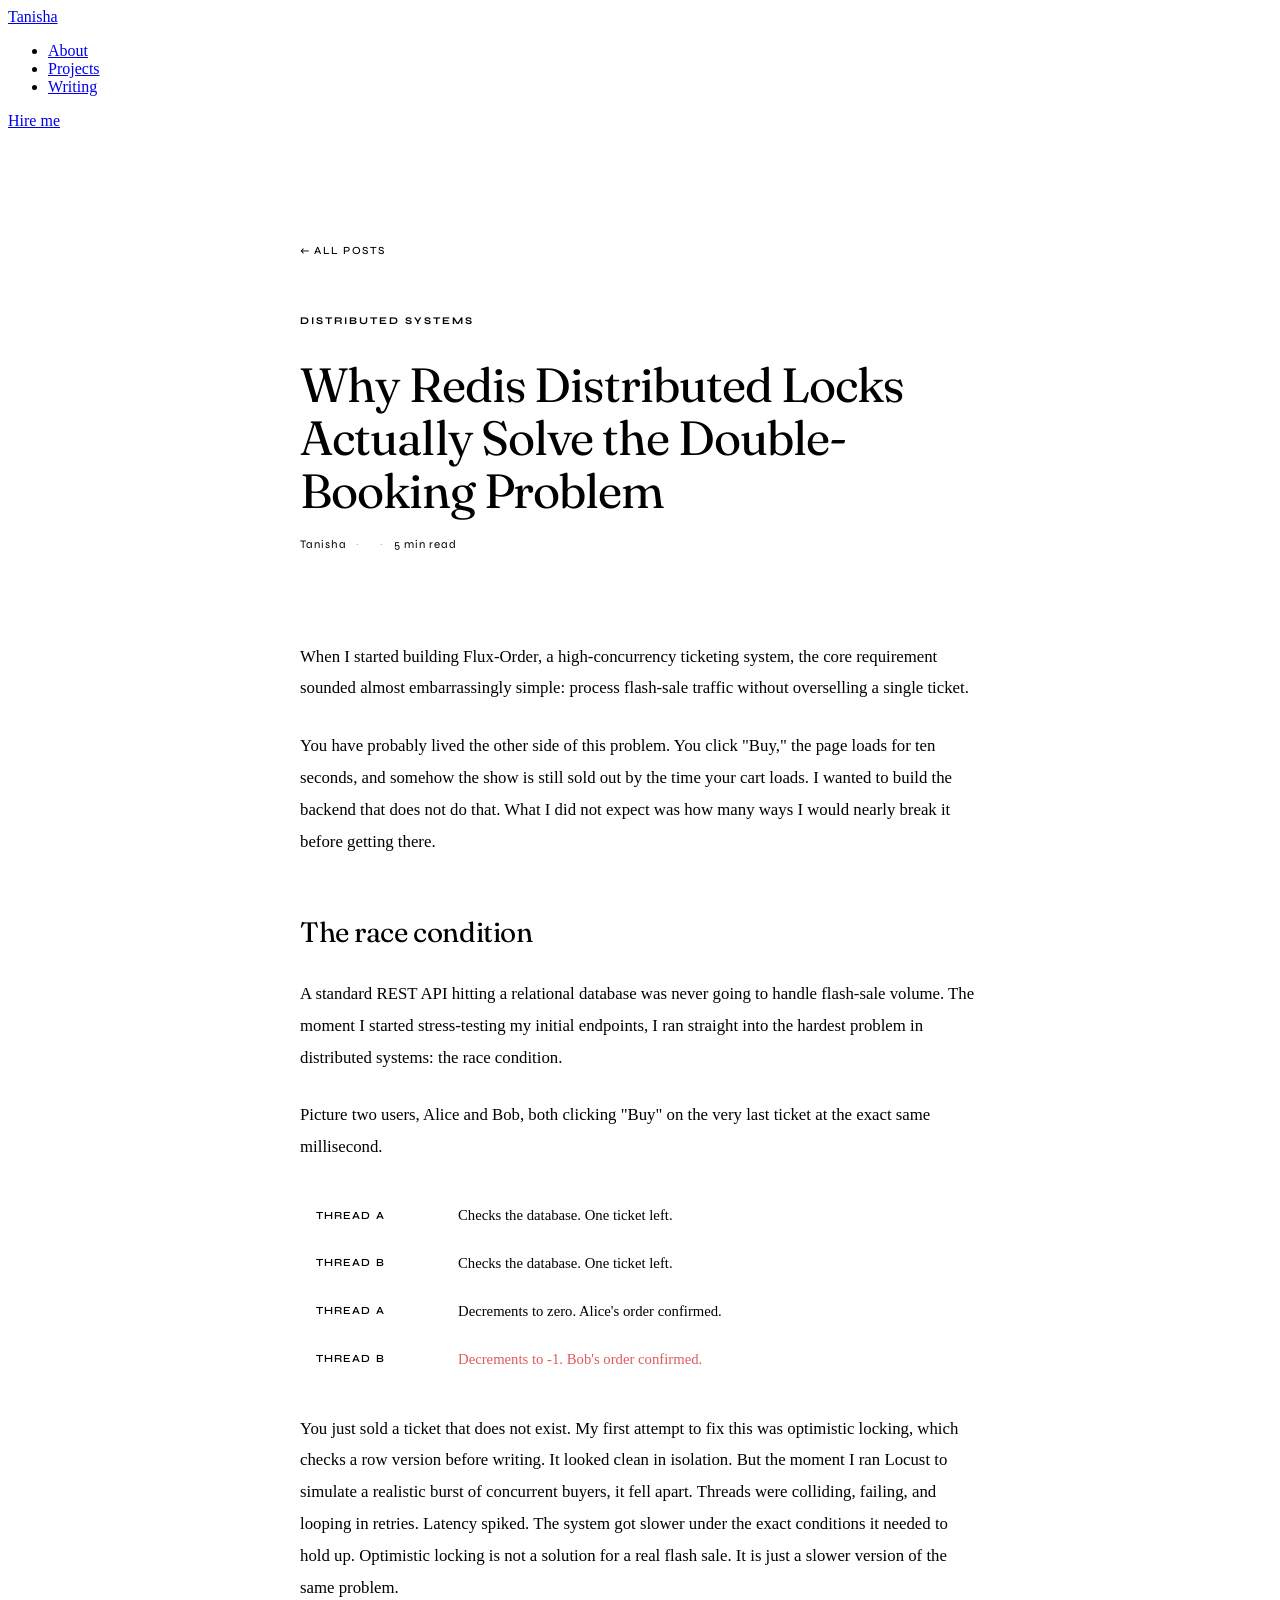
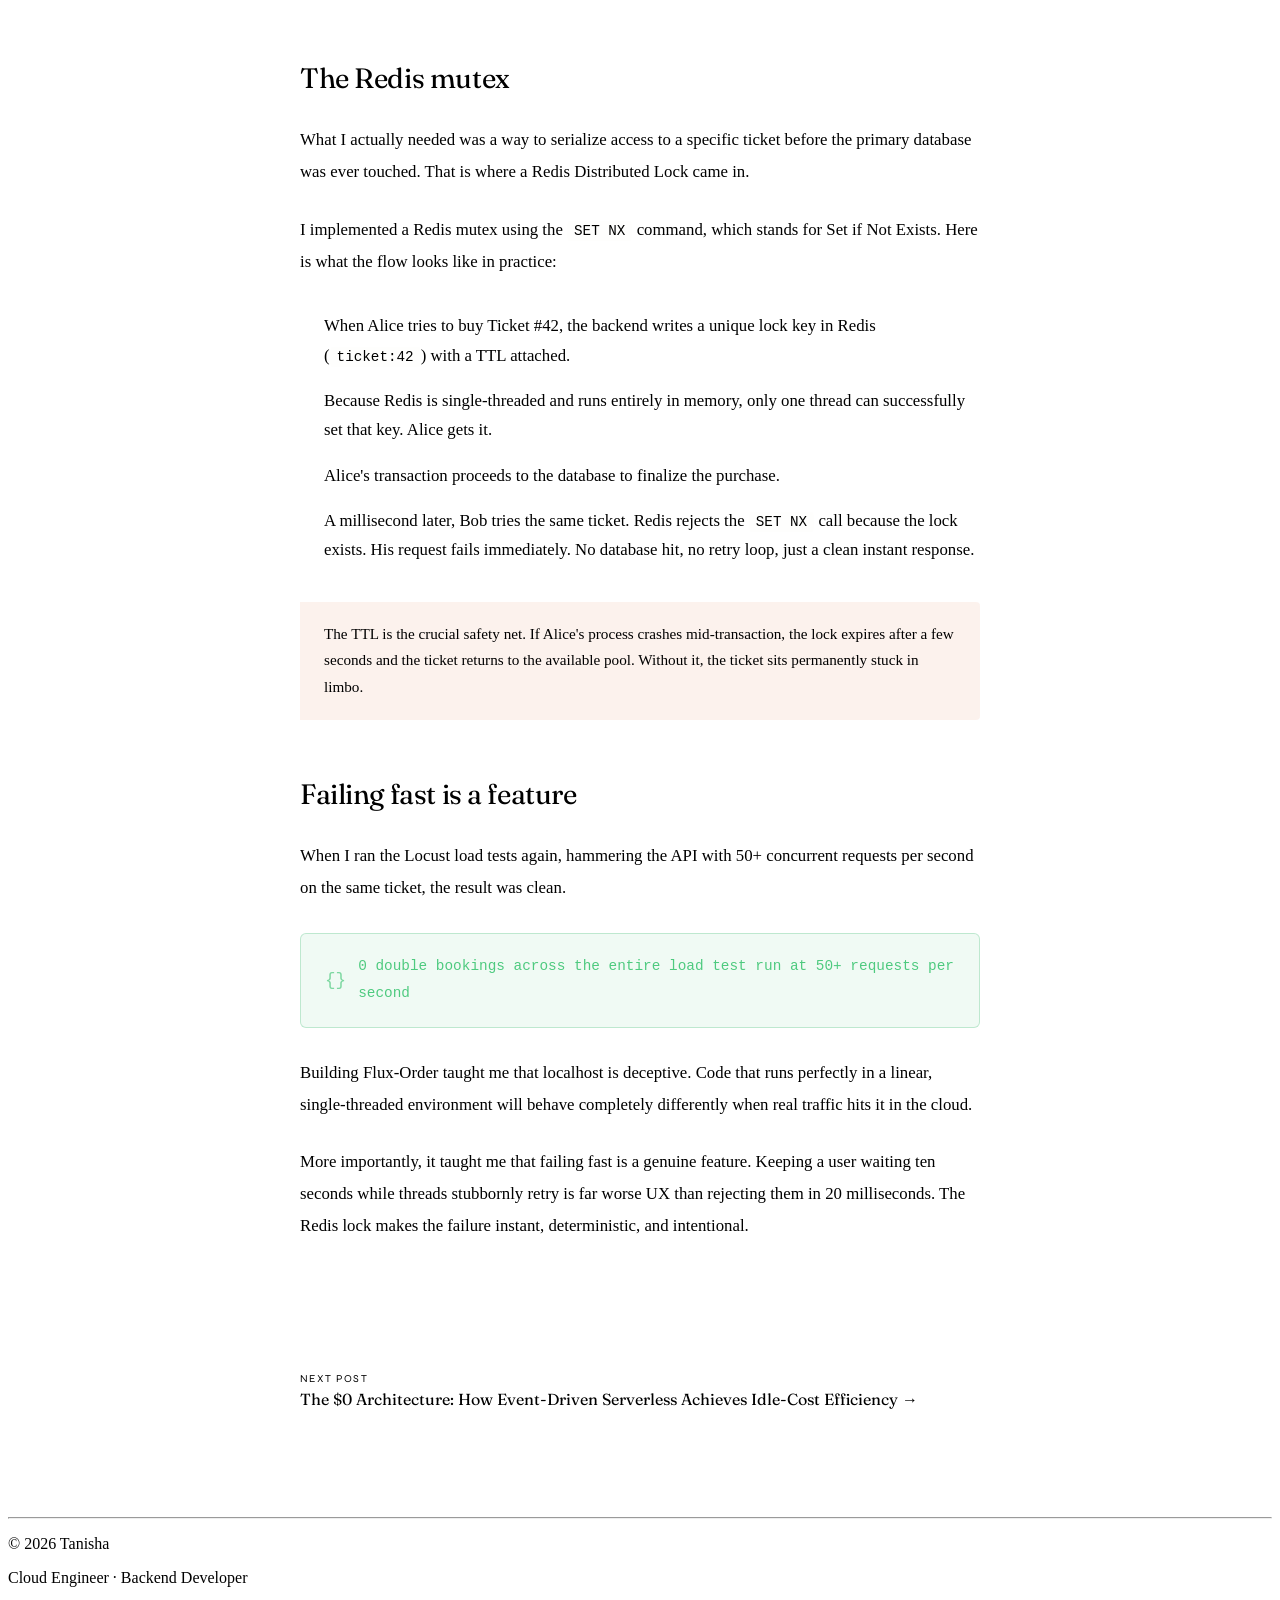
==== redis-distributed-locks.html @ 5b0bc28b "Added blog: Why Redis Distributed Locks Actually Solve the Double-Booking Problem" ====
<!DOCTYPE html>
<html lang="en">
<head>
    <meta charset="UTF-8">
    <meta name="viewport" content="width=device-width, initial-scale=1.0">
    <title>Why Redis Distributed Locks Actually Solve the Double-Booking Problem – Tanisha</title>
    <meta name="description" content="I built a ticketing engine and learned the hard way that optimistic locking isn't enough when two threads hit the same resource in the same millisecond.">
    <meta property="og:type"        content="article">
    <meta property="og:title"       content="Why Redis Distributed Locks Actually Solve the Double-Booking Problem">
    <meta property="og:description" content="I built a ticketing engine and learned the hard way that optimistic locking isn't enough when two threads hit the same resource in the same millisecond.">
    <meta property="og:url"         content="https://tanisha.dev/redis-distributed-locks.html">
    <link rel="preconnect" href="https://fonts.googleapis.com">
    <link rel="preconnect" href="https://fonts.gstatic.com" crossorigin>
    <link href="https://fonts.googleapis.com/css2?family=Fraunces:ital,opsz,wght@0,9..144,300;0,9..144,400;0,9..144,500;1,9..144,300;1,9..144,400&family=Syne:wght@400;500;600;700&family=Epilogue:wght@300;400;500&display=swap" rel="stylesheet">
    <link rel="stylesheet" href="styles.css">
    <style>
        /* ── POST LAYOUT ── */
        .post-wrap {
            max-width: 680px;
            margin: 0 auto;
            padding: 110px clamp(1.5rem, 5vw, 3.5rem) 100px;
        }

        .post-back {
            font-family: 'Syne', sans-serif;
            font-size: 0.68rem; font-weight: 500;
            letter-spacing: 0.14em; text-transform: uppercase;
            color: var(--muted); text-decoration: none;
            display: inline-flex; align-items: center; gap: 8px;
            margin-bottom: 3rem;
            transition: color 0.2s;
        }
        .post-back:hover { color: var(--cream); }

        .post-tag {
            font-family: 'Syne', sans-serif;
            font-size: 0.64rem; font-weight: 700;
            letter-spacing: 0.2em; text-transform: uppercase;
            color: var(--rust); margin-bottom: 1.1rem;
        }

        .post-title {
            font-family: 'Fraunces', serif;
            font-size: clamp(2rem, 5vw, 3rem);
            font-weight: 400; letter-spacing: -0.022em; line-height: 1.1;
            color: var(--cream); margin-bottom: 1.2rem;
        }

        .post-byline {
            font-family: 'Syne', sans-serif;
            font-size: 0.72rem; letter-spacing: 0.08em;
            color: var(--muted);
            display: flex; align-items: center; gap: 10px;
            margin-bottom: 2.8rem;
            padding-bottom: 2.8rem;
            border-bottom: 1px solid var(--border);
        }
        .post-byline .sep { opacity: 0.3; }

        /* ── BODY TYPOGRAPHY ── */
        .post-body {
            font-size: 1.05rem; font-weight: 300;
            line-height: 1.9; color: var(--dimmed);
        }
        .post-body p { margin-bottom: 1.6rem; }
        .post-body p:last-child { margin-bottom: 0; }

        .post-body h2 {
            font-family: 'Fraunces', serif;
            font-size: clamp(1.4rem, 3vw, 1.75rem);
            font-weight: 400; letter-spacing: -0.015em;
            color: var(--cream);
            margin: 3rem 0 1.2rem;
        }

        .post-body strong { color: var(--cream); font-weight: 500; }

        /* inline code */
        .post-body code {
            font-family: 'Courier New', monospace;
            font-size: 0.85em;
            background: rgba(240,236,224,0.07);
            border: 1px solid var(--border);
            padding: 2px 7px; border-radius: 3px;
            color: var(--cream);
            white-space: nowrap;
        }

        /* code block */
        .post-body pre {
            background: var(--surface);
            border: 1px solid var(--border);
            border-radius: 6px;
            padding: 1.5rem;
            overflow-x: auto;
            margin: 1.6rem 0;
        }
        .post-body pre code {
            background: none; border: none; padding: 0;
            font-size: 0.88rem; line-height: 1.75;
            color: var(--dimmed); white-space: pre;
        }

        /* ── THREAD TABLE ── */
        .thread-table {
            width: 100%;
            border-collapse: collapse;
            margin: 1.8rem 0;
            font-size: 0.92rem;
        }
        .thread-table td {
            padding: 10px 16px;
            border: 1px solid var(--border);
            color: var(--dimmed);
        }
        .thread-table tr:first-child td { border-top-color: rgba(240,236,224,0.15); }
        .thread-table td:first-child {
            font-family: 'Syne', sans-serif;
            font-size: 0.68rem; font-weight: 600;
            letter-spacing: 0.1em; text-transform: uppercase;
            color: var(--muted); white-space: nowrap;
            width: 110px;
        }
        .thread-table .bad { color: #e05a5a; }
        .thread-table tr:nth-child(even) td { background: rgba(240,236,224,0.02); }

        /* ── CALLOUT BOX ── */
        .callout {
            border-left: 2px solid var(--rust);
            background: rgba(212,80,10,0.07);
            padding: 1.2rem 1.5rem;
            margin: 1.8rem 0;
            border-radius: 0 4px 4px 0;
            font-size: 0.95rem;
            line-height: 1.75;
            color: var(--dimmed);
        }

        /* ── RESULT BOX ── */
        .result-box {
            background: rgba(46,180,100,0.07);
            border: 1px solid rgba(46,180,100,0.25);
            border-radius: 6px;
            padding: 1.2rem 1.5rem;
            margin: 1.8rem 0;
            font-family: 'Courier New', monospace;
            font-size: 0.9rem;
            color: #4eca7f;
            display: flex; align-items: center; gap: 12px;
        }
        .result-box .result-icon {
            font-size: 1.1rem; opacity: 0.7; flex-shrink: 0;
        }

        /* ── BULLET LIST ── */
        .post-body ul {
            list-style: none;
            padding: 0; margin: 1.4rem 0;
        }
        .post-body ul li {
            padding: 0.5rem 0 0.5rem 1.5rem;
            position: relative;
            border-bottom: 1px solid var(--border);
            line-height: 1.75;
        }
        .post-body ul li:last-child { border-bottom: none; }
        .post-body ul li::before {
            content: '';
            position: absolute; left: 0; top: 1.05rem;
            width: 6px; height: 6px; border-radius: 50%;
            background: var(--muted);
        }

        /* ── POST FOOTER ── */
        .post-footer {
            margin-top: 5rem;
            padding-top: 2.5rem;
            border-top: 1px solid var(--border);
            display: flex; align-items: center; justify-content: space-between;
            flex-wrap: wrap; gap: 1.5rem;
        }
        .post-footer-left p {
            font-family: 'Syne', sans-serif;
            font-size: 0.66rem; letter-spacing: 0.14em;
            text-transform: uppercase; color: var(--muted);
            margin-bottom: 4px;
        }
        .post-footer-left a {
            font-family: 'Fraunces', serif;
            font-size: 1rem; font-weight: 400;
            color: var(--cream); text-decoration: none;
            transition: color 0.2s;
        }
        .post-footer-left a:hover { color: var(--rust); }

        @media (max-width: 600px) {
            .thread-table { font-size: 0.82rem; }
            .thread-table td:first-child { width: 80px; font-size: 0.6rem; }
        }
    </style>
</head>
<body>
<div id="site" class="revealed">

    <header id="main-header">
        <a href="index.html" class="nav-logo">Tanisha</a>
        <ul class="nav-links">
            <li><a href="index.html#about">About</a></li>
            <li><a href="index.html#projects">Projects</a></li>
            <li><a href="index.html#writing">Writing</a></li>
        </ul>
        <div style="display:flex;align-items:center;gap:1.2rem">
            <a href="index.html#contact" class="nav-hire">Hire me</a>
        </div>
    </header>

    <main>
        <div class="post-wrap">

            <a href="index.html#writing" class="post-back">← All posts</a>

            <p class="post-tag">Distributed Systems</p>
            <h1 class="post-title">Why Redis Distributed Locks Actually Solve the Double-Booking Problem</h1>
            <div class="post-byline">
                <span>Tanisha</span>
                <span class="sep">·</span>
                <span>                </span>
                <span class="sep">·</span>
                <span>5 min read</span>
            </div>

            <div class="post-body">

                <p>When I started building Flux-Order, a high-concurrency ticketing system, the core requirement sounded almost embarrassingly simple: process flash-sale traffic without overselling a single ticket.</p>

                <p>You have probably lived the other side of this problem. You click "Buy," the page loads for ten seconds, and somehow the show is still sold out by the time your cart loads. I wanted to build the backend that does not do that. What I did not expect was how many ways I would nearly break it before getting there.</p>

                <h2>The race condition</h2>

                <p>A standard REST API hitting a relational database was never going to handle flash-sale volume. The moment I started stress-testing my initial endpoints, I ran straight into the hardest problem in distributed systems: the race condition.</p>

                <p>Picture two users, Alice and Bob, both clicking "Buy" on the very last ticket at the exact same millisecond.</p>

                <table class="thread-table">
                    <tr><td>Thread A</td><td>Checks the database. One ticket left.</td></tr>
                    <tr><td>Thread B</td><td>Checks the database. One ticket left.</td></tr>
                    <tr><td>Thread A</td><td>Decrements to zero. Alice's order confirmed.</td></tr>
                    <tr><td>Thread B</td><td class="bad">Decrements to -1. Bob's order confirmed.</td></tr>
                </table>

                <p>You just sold a ticket that does not exist. My first attempt to fix this was optimistic locking, which checks a row version before writing. It looked clean in isolation. But the moment I ran Locust to simulate a realistic burst of concurrent buyers, it fell apart. Threads were colliding, failing, and looping in retries. Latency spiked. The system got slower under the exact conditions it needed to hold up. Optimistic locking is not a solution for a real flash sale. It is just a slower version of the same problem.</p>

                <h2>The Redis mutex</h2>

                <p>What I actually needed was a way to serialize access to a specific ticket before the primary database was ever touched. That is where a Redis Distributed Lock came in.</p>

                <p>I implemented a Redis mutex using the <code>SET NX</code> command, which stands for Set if Not Exists. Here is what the flow looks like in practice:</p>

                <ul>
                    <li>When Alice tries to buy Ticket #42, the backend writes a unique lock key in Redis (<code>ticket:42</code>) with a TTL attached.</li>
                    <li>Because Redis is single-threaded and runs entirely in memory, only one thread can successfully set that key. Alice gets it.</li>
                    <li>Alice's transaction proceeds to the database to finalize the purchase.</li>
                    <li>A millisecond later, Bob tries the same ticket. Redis rejects the <code>SET NX</code> call because the lock exists. His request fails immediately. No database hit, no retry loop, just a clean instant response.</li>
                </ul>

                <div class="callout">
                    The TTL is the crucial safety net. If Alice's process crashes mid-transaction, the lock expires after a few seconds and the ticket returns to the available pool. Without it, the ticket sits permanently stuck in limbo.
                </div>

                <h2>Failing fast is a feature</h2>

                <p>When I ran the Locust load tests again, hammering the API with 50+ concurrent requests per second on the same ticket, the result was clean.</p>

                <div class="result-box">
                    <span class="result-icon">{}</span>
                    <span>0 double bookings across the entire load test run at 50+ requests per second</span>
                </div>

                <p>Building Flux-Order taught me that localhost is deceptive. Code that runs perfectly in a linear, single-threaded environment will behave completely differently when real traffic hits it in the cloud.</p>

                <p>More importantly, it taught me that failing fast is a genuine feature. Keeping a user waiting ten seconds while threads stubbornly retry is far worse UX than rejecting them in 20 milliseconds. The Redis lock makes the failure instant, deterministic, and intentional.</p>

            </div>

            <div class="post-footer">
                <div class="post-footer-left">
                    <p>Next post</p>
                    <a href="serverless-zero-cost.html">The $0 Architecture: How Event-Driven Serverless Achieves Idle-Cost Efficiency →</a>
                </div>
            </div>

        </div>
    </main>

    <hr class="divider">
    <footer>
        <div class="wrap footer-inner">
            <p>© 2026 Tanisha</p>
            <p>Cloud Engineer · Backend Developer</p>
        </div>
    </footer>

</div>
<script src="app.js"></script>
</body>
</html>
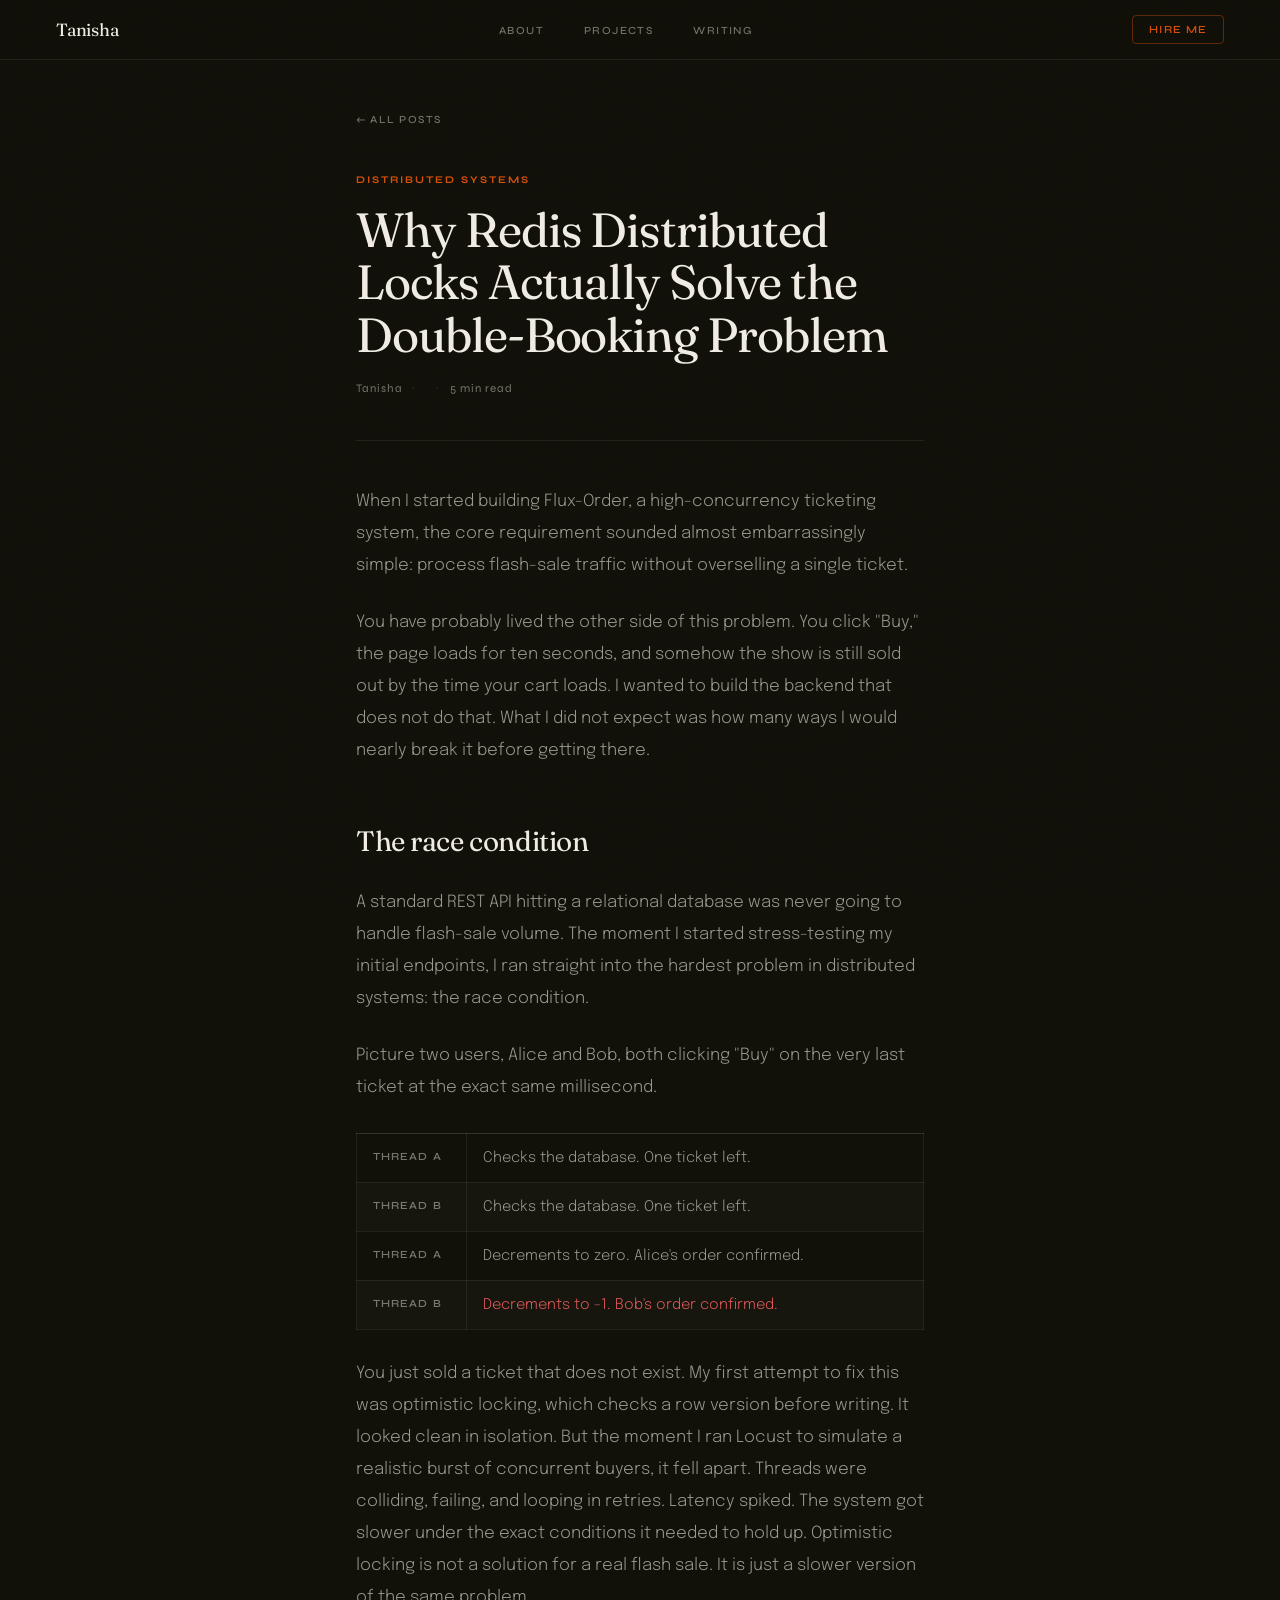
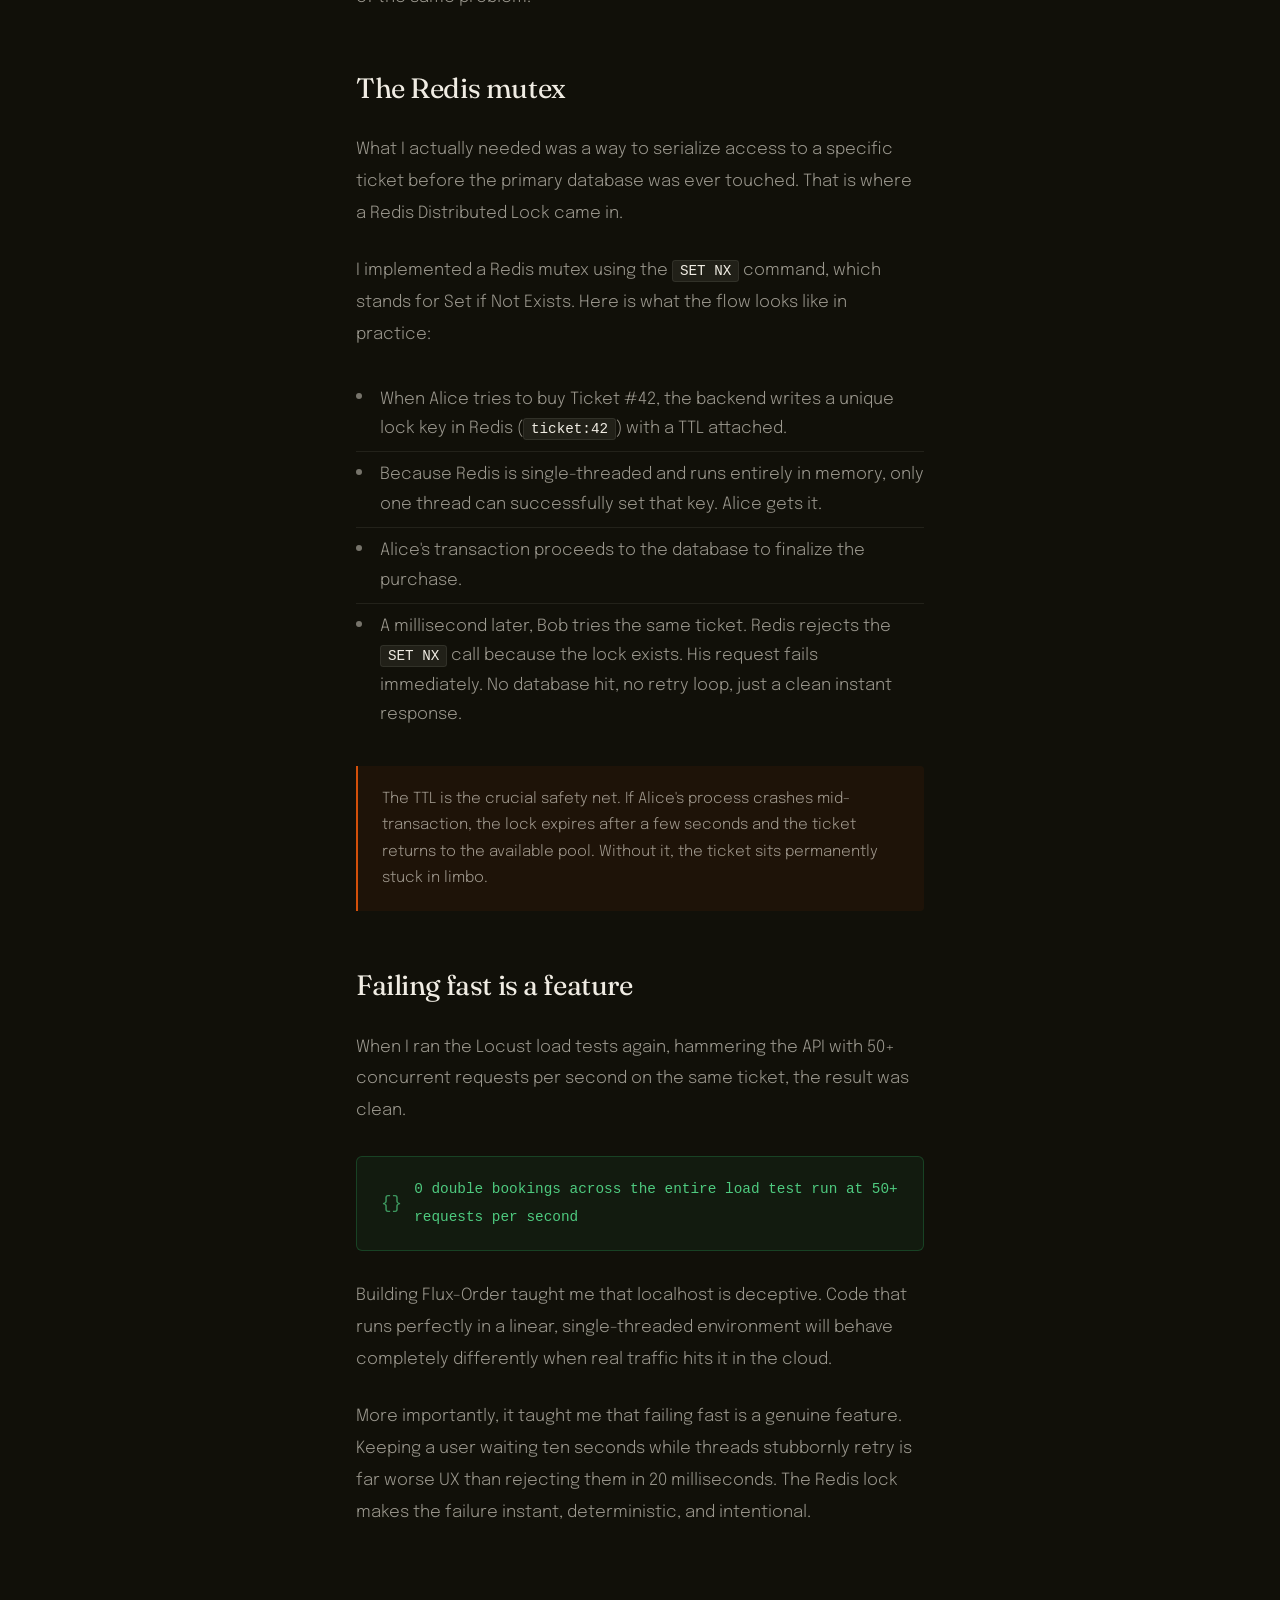
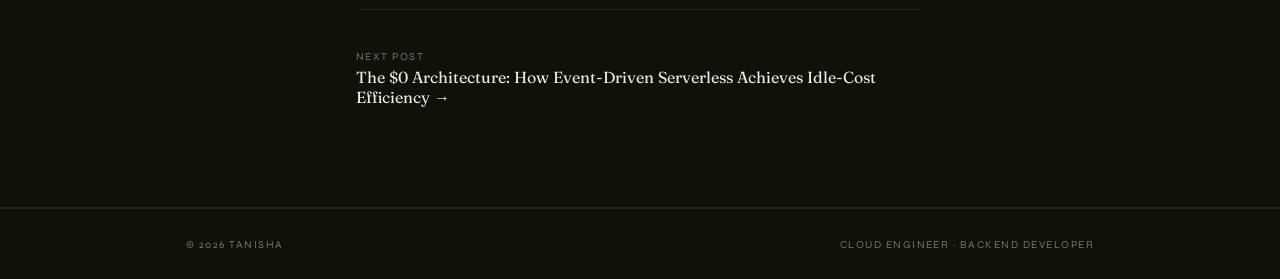
==== commit 10215eb7: "fix: correct case sensitivity for css and js flies" ====
--- a/redis-distributed-locks.html
+++ b/redis-distributed-locks.html
@@ -12,7 +12,7 @@
     <link rel="preconnect" href="https://fonts.googleapis.com">
     <link rel="preconnect" href="https://fonts.gstatic.com" crossorigin>
     <link href="https://fonts.googleapis.com/css2?family=Fraunces:ital,opsz,wght@0,9..144,300;0,9..144,400;0,9..144,500;1,9..144,300;1,9..144,400&family=Syne:wght@400;500;600;700&family=Epilogue:wght@300;400;500&display=swap" rel="stylesheet">
-    <link rel="stylesheet" href="styles.css">
+    <link rel="stylesheet" href="Styles.css">
     <style>
         /* ── POST LAYOUT ── */
         .post-wrap {
--- a/Styles.css
+++ b/Styles.css
@@ -0,0 +1,572 @@
+*, *::before, *::after { box-sizing: border-box; margin: 0; padding: 0; }
+
+    :root {
+        --bg:       #111009;
+        --surface:  #1a1814;
+        --border:   rgba(240, 236, 224, 0.08);
+        --cream:    #f0ece3;
+        --muted:    rgba(240, 236, 224, 0.46);
+        --sub:      rgba(240, 236, 224, 0.52);
+        --dimmed:   rgba(240, 236, 224, 0.62);
+        --rust:     #d4500a;
+        --rust-dim: rgba(212, 80, 10, 0.15);
+    }
+
+    html { background: var(--bg); scroll-behavior: smooth; }
+
+    body {
+        font-family: 'Epilogue', sans-serif;
+        background: var(--bg);
+        color: var(--cream);
+        overflow-x: hidden;
+        -webkit-font-smoothing: antialiased;
+    }
+
+    /* subtle grain */
+    body::before {
+        content: '';
+        position: fixed;
+        inset: 0;
+        background-image: url("data:image/svg+xml,%3Csvg viewBox='0 0 512 512' xmlns='http://www.w3.org/2000/svg'%3E%3Cfilter id='n'%3E%3CfeTurbulence type='fractalNoise' baseFrequency='0.75' numOctaves='4' stitchTiles='stitch'/%3E%3C/filter%3E%3Crect width='100%25' height='100%25' filter='url(%23n)' opacity='0.5'/%3E%3C/svg%3E");
+        background-size: 200px 200px;
+        opacity: 0.028;
+        pointer-events: none;
+        z-index: 9997;
+    }
+
+    /* ── CURTAIN ── */
+    #curtain {
+        position: fixed; inset: 0; z-index: 9999;
+        background: var(--bg);
+        display: flex; flex-direction: column;
+        align-items: center; justify-content: center; gap: 0;
+        will-change: transform;
+        /* FIX: no animation here — triggered via JS class to avoid premature animationend */
+    }
+    #curtain.rising {
+        animation: curtain-rise 1s cubic-bezier(0.76, 0, 0.24, 1) forwards;
+    }
+    @keyframes curtain-rise {
+        0%   { transform: translateY(0); }
+        100% { transform: translateY(-100%); }
+    }
+
+    .c-line { overflow: hidden; }
+
+    .c-name {
+        font-family: 'Fraunces', serif;
+        font-size: clamp(3.8rem, 14vw, 11rem);
+        font-weight: 400;
+        letter-spacing: -0.03em;
+        color: var(--cream);
+        transform: translateY(105%);
+        animation: up 0.75s cubic-bezier(0.16, 1, 0.3, 1) 0.1s forwards;
+        line-height: 1;
+    }
+    .c-rule {
+        width: 0; height: 1px;
+        background: var(--border);
+        margin: 22px 0 20px;
+        animation: rule-draw 0.65s ease-out 0.4s forwards;
+    }
+    @keyframes rule-draw { to { width: clamp(140px, 28vw, 340px); } }
+
+    .c-sub {
+        font-family: 'Syne', sans-serif;
+        font-size: clamp(0.6rem, 1.3vw, 0.75rem);
+        letter-spacing: 0.2em;
+        text-transform: uppercase;
+        color: var(--muted);
+        transform: translateY(100%);
+        animation: up 0.6s cubic-bezier(0.16, 1, 0.3, 1) 0.42s forwards;
+    }
+    @keyframes up { to { transform: translateY(0); } }
+
+    /* ── SITE ── */
+    #site { opacity: 0; transition: opacity 0.7s ease; }
+    #site.revealed { opacity: 1; }
+
+    /* ── NAV ── */
+    header {
+        position: fixed; top: 0; left: 0; right: 0;
+        z-index: 100;
+        padding: 0 clamp(1.5rem, 5vw, 3.5rem);
+        height: 60px;
+        display: flex; align-items: center; justify-content: space-between;
+        background: rgba(17,16,9,0.85);
+        backdrop-filter: blur(16px);
+        border-bottom: 1px solid var(--border);
+        /* FIX: start hidden, JS adds revealed class which triggers animation */
+        transform: translateY(-100%);
+        transition: none;
+    }
+    #site.revealed header {
+        animation: header-in 0.65s cubic-bezier(0.16,1,0.3,1) 0.15s both;
+    }
+    @keyframes header-in {
+        from { transform: translateY(-100%); }
+        to   { transform: translateY(0); }
+    }
+
+    .nav-logo {
+        font-family: 'Fraunces', serif;
+        font-size: 1.1rem; font-weight: 400; letter-spacing: -0.01em;
+        color: var(--cream); text-decoration: none;
+    }
+    .nav-links { display: flex; align-items: center; gap: 2.5rem; list-style: none; }
+    .nav-links a {
+        font-family: 'Syne', sans-serif;
+        font-size: 0.68rem; font-weight: 500;
+        letter-spacing: 0.13em; text-transform: uppercase;
+        color: var(--muted); text-decoration: none;
+        transition: color 0.2s;
+    }
+    .nav-links a:hover { color: var(--cream); }
+
+    .nav-hire {
+        font-family: 'Syne', sans-serif;
+        font-size: 0.68rem; font-weight: 600;
+        letter-spacing: 0.1em; text-transform: uppercase;
+        color: var(--rust);
+        border: 1px solid rgba(212,80,10,0.4);
+        padding: 7px 16px; border-radius: 4px;
+        text-decoration: none;
+        transition: background 0.2s, color 0.2s;
+    }
+    .nav-hire:hover { background: var(--rust); color: #fff; }
+
+    .nav-mobile-btn {
+        display: none; background: none; border: none;
+        color: var(--muted); cursor: pointer; padding: 4px;
+    }
+
+    /* FIX: added z-index so menu renders above all page content */
+    #mobile-menu {
+        display: none; position: fixed;
+        top: 60px; left: 0; right: 0;
+        z-index: 99;
+        background: rgba(17,16,9,0.98);
+        border-bottom: 1px solid var(--border);
+        padding: 1.5rem clamp(1.5rem, 5vw, 3.5rem);
+        flex-direction: column; gap: 1.2rem;
+        backdrop-filter: blur(16px);
+    }
+    #mobile-menu.open { display: flex; }
+    #mobile-menu a {
+        font-family: 'Syne', sans-serif; font-size: 0.8rem;
+        letter-spacing: 0.12em; text-transform: uppercase;
+        color: var(--muted); text-decoration: none; transition: color 0.2s;
+    }
+    #mobile-menu a:hover { color: var(--cream); }
+
+    /* ── LAYOUT ── */
+    .wrap { max-width: 1020px; margin: 0 auto; padding: 0 clamp(1.5rem, 5vw, 3.5rem); }
+    .divider { border: none; border-top: 1px solid var(--border); }
+
+    /* ── SCROLL REVEAL ── */
+    .reveal { opacity: 0; transform: translateY(26px); transition: opacity 0.7s ease, transform 0.7s ease; }
+    .reveal.in { opacity: 1; transform: translateY(0); }
+
+    /* ── SECTION CHROME ── */
+    .section-label {
+        font-family: 'Syne', sans-serif;
+        font-size: 0.66rem; font-weight: 500;
+        letter-spacing: 0.2em; text-transform: uppercase;
+        color: var(--rust); margin-bottom: 1rem;
+        display: flex; align-items: center; gap: 12px;
+    }
+    .section-label::after {
+        content: ''; flex: 0 0 44px;
+        height: 1px; background: var(--rust); opacity: 0.4;
+    }
+    .section-title {
+        font-family: 'Fraunces', serif;
+        font-size: clamp(2.2rem, 4.5vw, 3.2rem);
+        font-weight: 400; letter-spacing: -0.022em; line-height: 1.08;
+        color: var(--cream); margin-bottom: 3.5rem;
+    }
+    .section-title em { font-style: italic; font-weight: 300; color: var(--muted); }
+
+    /* ── HERO ── */
+    #hero { padding: 140px 0 100px; min-height: 100svh; display: flex; flex-direction: column; justify-content: center; }
+
+    .hero-eyebrow {
+        display: flex; align-items: center; gap: 10px;
+        margin-bottom: 2.5rem; opacity: 0; transform: translateY(14px);
+    }
+    #site.revealed .hero-eyebrow { animation: fade-up 0.7s ease 0.5s both; }
+
+    .avail-dot {
+        width: 7px; height: 7px;
+        background: #3d8c4b; border-radius: 50%; flex-shrink: 0;
+    }
+    .hero-eyebrow span {
+        font-family: 'Syne', sans-serif;
+        font-size: 0.7rem; letter-spacing: 0.13em; text-transform: uppercase;
+        color: var(--muted);
+    }
+
+    .hero-headline {
+        font-family: 'Fraunces', serif;
+        font-size: clamp(3.2rem, 8.5vw, 6.8rem);
+        font-weight: 400; letter-spacing: -0.028em; line-height: 1.03;
+        color: var(--cream); margin-bottom: 2.2rem;
+    }
+    .hero-headline em { font-style: italic; font-weight: 300; color: var(--muted); }
+
+    .hl { display: block; overflow: hidden; }
+    .hl span { display: block; transform: translateY(110%); }
+    #site.revealed .hl:nth-child(1) span { animation: up 0.75s cubic-bezier(0.16,1,0.3,1) 0.55s both; }
+    #site.revealed .hl:nth-child(2) span { animation: up 0.75s cubic-bezier(0.16,1,0.3,1) 0.67s both; }
+    #site.revealed .hl:nth-child(3) span { animation: up 0.75s cubic-bezier(0.16,1,0.3,1) 0.79s both; }
+
+    .hero-body {
+        font-size: clamp(1rem, 1.5vw, 1.1rem); font-weight: 300;
+        line-height: 1.82; color: var(--dimmed);
+        max-width: 520px; margin-bottom: 2.8rem;
+        opacity: 0;
+    }
+    #site.revealed .hero-body { animation: fade-up 0.7s ease 0.95s both; }
+
+    .hero-cta { display: flex; flex-wrap: wrap; align-items: center; gap: 1.5rem; opacity: 0; }
+    #site.revealed .hero-cta { animation: fade-up 0.7s ease 1.1s both; }
+
+    @keyframes fade-up {
+        from { opacity: 0; transform: translateY(14px); }
+        to   { opacity: 1; transform: translateY(0); }
+    }
+
+    .btn-primary {
+        font-family: 'Syne', sans-serif;
+        font-size: 0.7rem; font-weight: 600;
+        letter-spacing: 0.1em; text-transform: uppercase;
+        color: var(--bg); background: var(--cream);
+        padding: 12px 22px; border-radius: 4px;
+        text-decoration: none;
+        display: inline-flex; align-items: center; gap: 8px;
+        transition: opacity 0.2s, transform 0.2s;
+    }
+    .btn-primary:hover { opacity: 0.85; transform: translateY(-1px); }
+
+    .btn-ghost {
+        font-family: 'Syne', sans-serif;
+        font-size: 0.7rem; font-weight: 500;
+        letter-spacing: 0.13em; text-transform: uppercase;
+        color: var(--muted); text-decoration: none;
+        border-bottom: 1px solid var(--border); padding-bottom: 2px;
+        transition: color 0.2s, border-color 0.2s;
+    }
+    .btn-ghost:hover { color: var(--cream); border-color: rgba(240,236,224,0.3); }
+
+    /* ── ABOUT ── */
+    #about { padding: 7rem 0; }
+    .about-grid { display: grid; grid-template-columns: 1fr 270px; gap: 4rem; align-items: start; }
+    .about-text p { font-size: 1rem; font-weight: 300; line-height: 1.88; color: var(--dimmed); margin-bottom: 1.25rem; }
+    .about-text p:last-child { margin-bottom: 0; }
+    .about-text strong { color: var(--cream); font-weight: 500; }
+    .about-meta { border-left: 1px solid var(--border); padding-left: 2rem; }
+    .meta-item { padding: 1.1rem 0; border-bottom: 1px solid var(--border); }
+    .meta-item:last-child { border-bottom: none; }
+    .meta-label {
+        font-family: 'Syne', sans-serif; font-size: 0.62rem;
+        letter-spacing: 0.18em; text-transform: uppercase;
+        color: var(--muted); margin-bottom: 5px;
+    }
+    .meta-value { font-size: 0.92rem; font-weight: 400; color: var(--cream); }
+    .meta-note { font-size: 0.9rem; color: var(--muted); margin-top: 2px; }
+
+    /* ── STACK ── */
+    #stack { padding: 7rem 0; }
+
+    .stack-table { width: 100%; border-collapse: collapse; }
+    .stack-table tr { border-bottom: 1px solid var(--border); }
+    .stack-table tr:first-child { border-top: 1px solid var(--border); }
+    .stack-cat-cell {
+        font-family: 'Syne', sans-serif;
+        font-size: 0.64rem; font-weight: 600;
+        letter-spacing: 0.2em; text-transform: uppercase;
+        color: var(--muted);
+        padding: 1.6rem 2rem 1.6rem 0;
+        vertical-align: top;
+        white-space: nowrap;
+        width: 130px;
+    }
+    .stack-pills-cell { padding: 1.4rem 0; vertical-align: middle; }
+    .stack-pills { display: flex; flex-wrap: wrap; gap: 8px; }
+
+    .pill {
+        font-family: 'Epilogue', sans-serif;
+        font-size: 0.9rem; font-weight: 400;
+        color: var(--dimmed);
+        padding: 6px 16px;
+        border: 1px solid var(--border);
+        border-radius: 999px;
+        background: transparent;
+        cursor: default;
+        transition: color 0.2s, border-color 0.2s, background 0.2s;
+        white-space: nowrap;
+        line-height: 1.4;
+    }
+    .pill:hover {
+        color: var(--cream);
+        border-color: rgba(240,236,224,0.25);
+        background: rgba(240,236,224,0.04);
+    }
+    .pill-cert {
+        color: var(--rust);
+        border-color: rgba(212,80,10,0.35);
+        background: rgba(212,80,10,0.07);
+        font-weight: 500;
+    }
+    .pill-cert:hover {
+        color: #e06030;
+        border-color: rgba(212,80,10,0.55);
+        background: rgba(212,80,10,0.12);
+    }
+
+    @media (max-width: 600px) {
+        .stack-table, .stack-table tbody,
+        .stack-table tr, .stack-cat-cell, .stack-pills-cell { display: block; }
+        .stack-cat-cell { padding: 1.4rem 0 0.5rem; }
+        .stack-pills-cell { padding: 0 0 1.4rem; }
+    }
+
+    /* ── PROJECTS ── */
+    #projects { padding: 7rem 0; }
+    .projects-hd { display: flex; align-items: flex-end; justify-content: space-between; margin-bottom: 3rem; flex-wrap: wrap; gap: 1rem; }
+    .projects-hd h2 { margin-bottom: 0; }
+
+    .project-card {
+        border: 1px solid var(--border);
+        border-radius: 8px; background: var(--surface);
+        padding: clamp(1.5rem, 4vw, 2.4rem);
+        margin-bottom: 1.2rem; position: relative; overflow: hidden;
+        transition: border-color 0.3s, transform 0.3s;
+    }
+    .project-card::before {
+        content: ''; position: absolute;
+        left: 0; top: 0; bottom: 0; width: 2px;
+        background: var(--rust);
+        transform: scaleY(0); transform-origin: bottom;
+        transition: transform 0.35s cubic-bezier(0.16,1,0.3,1);
+    }
+    .project-card:hover { border-color: rgba(240,236,224,0.13); transform: translateY(-2px); }
+    .project-card:hover::before { transform: scaleY(1); }
+
+    .project-head { display: flex; align-items: flex-start; justify-content: space-between; gap: 1rem; margin-bottom: 1rem; }
+    .project-title {
+        font-family: 'Fraunces', serif;
+        font-size: clamp(1.15rem, 2.3vw, 1.5rem);
+        font-weight: 400; letter-spacing: -0.01em; line-height: 1.2;
+        color: var(--cream);
+    }
+    .project-badge {
+        font-family: 'Syne', sans-serif; font-size: 0.58rem; font-weight: 600;
+        letter-spacing: 0.12em; text-transform: uppercase;
+        padding: 4px 10px; border-radius: 40px; white-space: nowrap; flex-shrink: 0;
+    }
+    .badge-rust  { background: var(--rust-dim); color: #e07042; border: 1px solid rgba(212,80,10,0.25); }
+    .badge-teal  { background: rgba(20,120,100,0.12); color: #4aad95; border: 1px solid rgba(20,120,100,0.25); }
+    .badge-stone { background: rgba(240,236,224,0.05); color: var(--muted); border: 1px solid var(--border); }
+
+    .project-body { font-size: 1rem; font-weight: 300; line-height: 1.82; color: var(--dimmed); max-width: 610px; margin-bottom: 1.1rem; }
+    .project-body strong { color: var(--cream); font-weight: 500; }
+    .project-stack { font-family: 'Epilogue', sans-serif; font-size: 0.93rem; font-weight: 300; color: var(--dimmed); margin-bottom: 1.4rem; letter-spacing: 0.01em; }
+    .project-links { display: flex; gap: 1.5rem; }
+    .project-links a {
+        font-family: 'Syne', sans-serif; font-size: 0.7rem; font-weight: 500;
+        letter-spacing: 0.1em; text-transform: uppercase;
+        color: var(--muted); text-decoration: none;
+        border-bottom: 1px solid var(--border); padding-bottom: 2px;
+        transition: color 0.2s, border-color 0.2s;
+    }
+    .project-links a:hover { color: var(--cream); border-color: rgba(240,236,224,0.3); }
+
+    /* ── EXPERIENCE ── */
+    #experience { padding: 7rem 0; }
+    .exp-item {
+        display: grid; grid-template-columns: 1fr auto; gap: 2rem;
+        padding: 2.2rem 0 2.2rem 1.8rem;
+        border-left: 1px solid var(--border);
+        position: relative; transition: border-color 0.2s;
+    }
+    .exp-item::before {
+        content: ''; position: absolute; left: -4.5px; top: 2.7rem;
+        width: 8px; height: 8px; border-radius: 50%;
+        background: var(--surface); border: 1px solid var(--border);
+        transition: background 0.2s, border-color 0.2s;
+    }
+    .exp-item:hover { border-left-color: var(--rust); }
+    .exp-item:hover::before { background: var(--rust); border-color: var(--rust); }
+
+    .exp-role { font-family: 'Fraunces', serif; font-size: 1.3rem; font-weight: 400; color: var(--cream); letter-spacing: -0.01em; margin-bottom: 10px; }
+    .exp-org { font-family: 'Syne', sans-serif; font-size: 0.76rem; letter-spacing: 0.11em; text-transform: uppercase; color: var(--rust); margin-bottom: 1.2rem; }
+    .exp-desc { font-size: 1rem; font-weight: 300; line-height: 1.82; color: var(--dimmed); max-width: 520px; margin-bottom: 1rem; }
+    .exp-badges { display: flex; flex-wrap: wrap; gap: 6px; }
+    .exp-badge {
+        font-family: 'Syne', sans-serif; font-size: 0.6rem; font-weight: 600;
+        letter-spacing: 0.1em; text-transform: uppercase;
+        padding: 4px 9px; border-radius: 3px;
+        border: 1px solid var(--border); color: var(--sub);
+    }
+    .exp-badge.active { border-color: rgba(212,80,10,0.3); color: #e07042; background: var(--rust-dim); }
+    .exp-date { font-family: 'Syne', sans-serif; font-size: 0.72rem; letter-spacing: 0.08em; text-transform: uppercase; color: var(--sub); white-space: nowrap; text-align: right; padding-top: 4px; line-height: 1.7; }
+
+    /* ── ACTIVITY ── */
+    #activity { padding: 7rem 0; }
+    .chart-wrap { border: 1px solid var(--border); border-radius: 8px; overflow: hidden; background: var(--surface); padding: 2rem; }
+    .chart-wrap img { width: 100%; height: auto; filter: saturate(0.8) brightness(0.85); transition: filter 0.3s; }
+    .chart-wrap:hover img { filter: saturate(1.1) brightness(1); }
+
+    /* ── STATS STRIP ── */
+    .stats-strip {
+        display: grid;
+        grid-template-columns: repeat(4, 1fr);
+        border-top: 1px solid var(--border);
+        border-bottom: 1px solid var(--border);
+    }
+    .stat-cell {
+        padding: 2rem clamp(1.5rem, 5vw, 3.5rem);
+        border-right: 1px solid var(--border);
+        position: relative;
+    }
+    .stat-cell:last-child { border-right: none; }
+    .stat-num {
+        font-family: 'Fraunces', serif;
+        font-size: clamp(2rem, 4vw, 3rem);
+        font-weight: 400;
+        letter-spacing: -0.03em;
+        color: var(--cream);
+        line-height: 1;
+        margin-bottom: 6px;
+    }
+    .stat-num .accent { color: var(--rust); }
+    .stat-desc {
+        font-family: 'Syne', sans-serif;
+        font-size: 0.74rem;
+        letter-spacing: 0.14em;
+        text-transform: uppercase;
+        color: var(--dimmed);
+    }
+    @media (max-width: 600px) {
+        .stats-strip { grid-template-columns: 1fr 1fr; }
+        .stat-cell:nth-child(2) { border-right: none; }
+        .stat-cell:nth-child(3) { border-top: 1px solid var(--border); }
+        .stat-cell:nth-child(4) { border-top: 1px solid var(--border); border-right: none; }
+    }
+
+    /* ── PROJECT CARD ENHANCEMENTS ── */
+    .proj-num {
+        font-family: 'Fraunces', serif;
+        font-size: clamp(5rem, 12vw, 9rem);
+        font-weight: 400;
+        color: var(--cream);
+        opacity: 0.04;
+        position: absolute;
+        right: 1.5rem;
+        top: 50%;
+        transform: translateY(-50%);
+        line-height: 1;
+        pointer-events: none;
+        user-select: none;
+        transition: opacity 0.3s;
+    }
+    .project-card:hover .proj-num { opacity: 0.07; }
+    .proj-tag-line {
+        font-family: 'Fraunces', serif;
+        font-style: italic;
+        font-size: clamp(0.92rem, 1.6vw, 1.06rem);
+        color: var(--sub);
+        margin-top: 0.3rem;
+        margin-bottom: 1.1rem;
+        font-weight: 300;
+    }
+
+    /* ── BLOG ── */
+    #writing { padding: 7rem 0; }
+    .blog-grid {
+        display: grid;
+        grid-template-columns: repeat(3, 1fr);
+        gap: 1.2rem;
+    }
+    .blog-card {
+        border: 1px solid var(--border);
+        border-radius: 8px;
+        background: var(--surface);
+        padding: 1.8rem;
+        display: flex; flex-direction: column;
+        position: relative; overflow: hidden;
+        transition: border-color 0.25s, transform 0.25s;
+        text-decoration: none;
+    }
+    .blog-card::after {
+        content: ''; position: absolute;
+        bottom: 0; left: 0; right: 0; height: 2px;
+        background: var(--rust);
+        transform: scaleX(0); transform-origin: left;
+        transition: transform 0.35s cubic-bezier(0.16,1,0.3,1);
+    }
+    .blog-card:hover { border-color: rgba(240,236,224,0.14); transform: translateY(-3px); }
+    .blog-card:hover::after { transform: scaleX(1); }
+    .blog-tag {
+        font-family: 'Syne', sans-serif; font-size: 0.58rem; font-weight: 600;
+        letter-spacing: 0.14em; text-transform: uppercase;
+        color: var(--rust); margin-bottom: 1rem;
+    }
+    .blog-title {
+        font-family: 'Fraunces', serif;
+        font-size: clamp(1rem, 1.8vw, 1.2rem);
+        font-weight: 400; letter-spacing: -0.01em; line-height: 1.3;
+        color: var(--cream); margin-bottom: 0.8rem; flex: 1;
+    }
+    .blog-excerpt {
+        font-size: 0.95rem; font-weight: 300; line-height: 1.75;
+        color: var(--dimmed); margin-bottom: 1.4rem;
+    }
+    .blog-meta {
+        display: flex; align-items: center; justify-content: space-between;
+        font-family: 'Syne', sans-serif; font-size: 0.7rem;
+        letter-spacing: 0.12em; text-transform: uppercase; color: var(--muted);
+    }
+    .blog-arrow { font-size: 0.9rem; transition: transform 0.2s, color 0.2s; color: var(--muted); }
+    .blog-card:hover .blog-arrow { transform: translate(3px,-3px); color: var(--rust); }
+    @media (max-width: 768px) { .blog-grid { grid-template-columns: 1fr; } }
+
+    /* ── CONTACT ── */
+    #contact { padding: 8rem 0; }
+    .contact-grid { display: grid; grid-template-columns: 1fr 1fr; gap: 5rem; align-items: end; }
+    .contact-headline {
+        font-family: 'Fraunces', serif;
+        font-size: clamp(2.8rem, 6vw, 4.6rem);
+        font-weight: 400; letter-spacing: -0.025em; line-height: 1.05;
+        color: var(--cream);
+    }
+    .contact-headline em { font-style: italic; font-weight: 300; color: var(--muted); }
+    .contact-right p { font-size: 0.93rem; font-weight: 300; line-height: 1.82; color: var(--dimmed); margin-bottom: 2.5rem; }
+    .clink {
+        display: flex; align-items: center; justify-content: space-between;
+        padding: 14px 0; border-bottom: 1px solid var(--border);
+        text-decoration: none; color: var(--dimmed);
+        font-size: 0.88rem; gap: 1rem;
+        transition: color 0.2s, border-color 0.2s;
+    }
+    .clink:hover { color: var(--cream); border-color: rgba(240,236,224,0.18); }
+    .clink .arr { font-size: 1rem; transition: transform 0.2s; }
+    .clink:hover .arr { transform: translate(3px,-3px); }
+
+    /* ── FOOTER ── */
+    footer { border-top: 1px solid var(--border); padding: 1.8rem 0; }
+    .footer-inner { display: flex; align-items: center; justify-content: space-between; gap: 1rem; }
+    .footer-inner p { font-family: 'Syne', sans-serif; font-size: 0.66rem; letter-spacing: 0.14em; text-transform: uppercase; color: var(--muted); }
+
+    /* ── RESPONSIVE ── */
+    @media (max-width: 768px) {
+        .nav-links, .nav-hire { display: none; }
+        .nav-mobile-btn { display: block; }
+        .about-grid { grid-template-columns: 1fr; }
+        .about-meta { border-left: none; border-top: 1px solid var(--border); padding-left: 0; padding-top: 2rem; }
+        .contact-grid { grid-template-columns: 1fr; gap: 3rem; }
+        .exp-item { grid-template-columns: 1fr; }
+        .exp-date { text-align: left; }
+        .stack-row { flex-direction: column; gap: 1rem; }
+    }
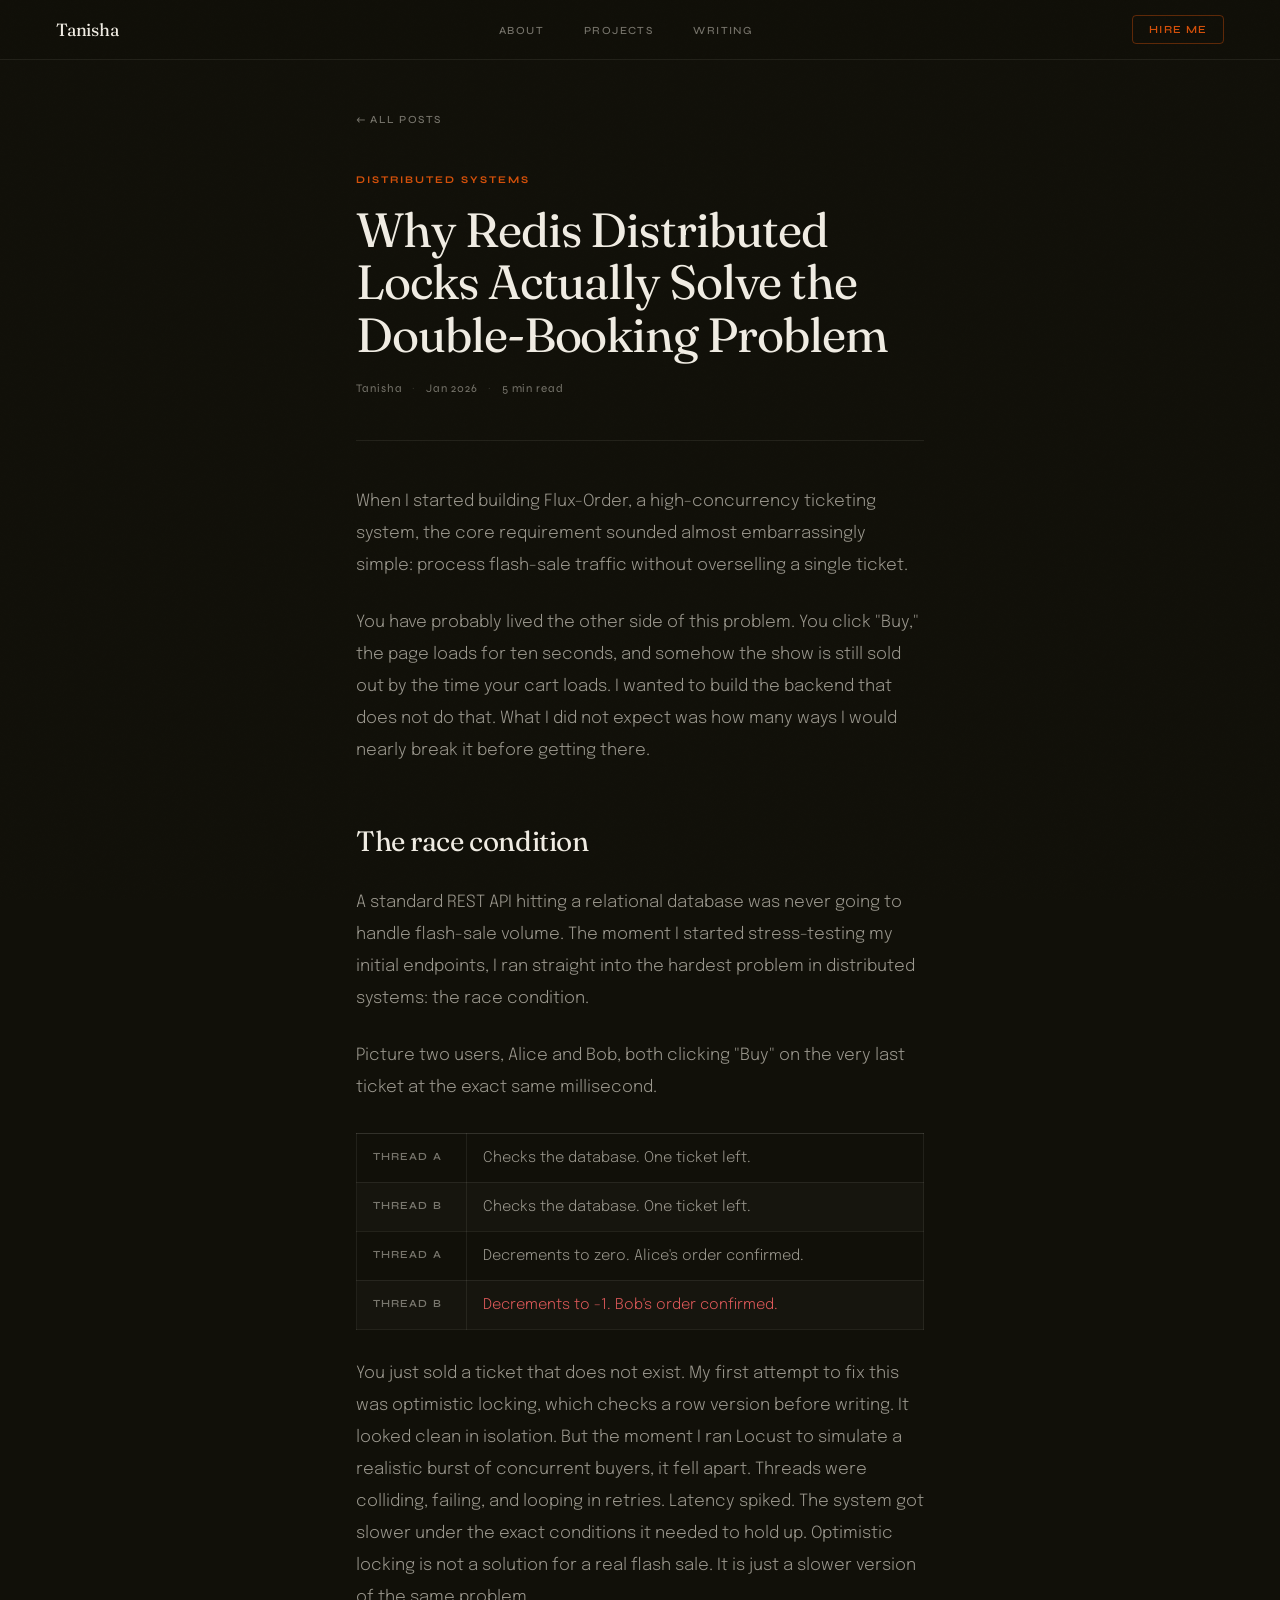
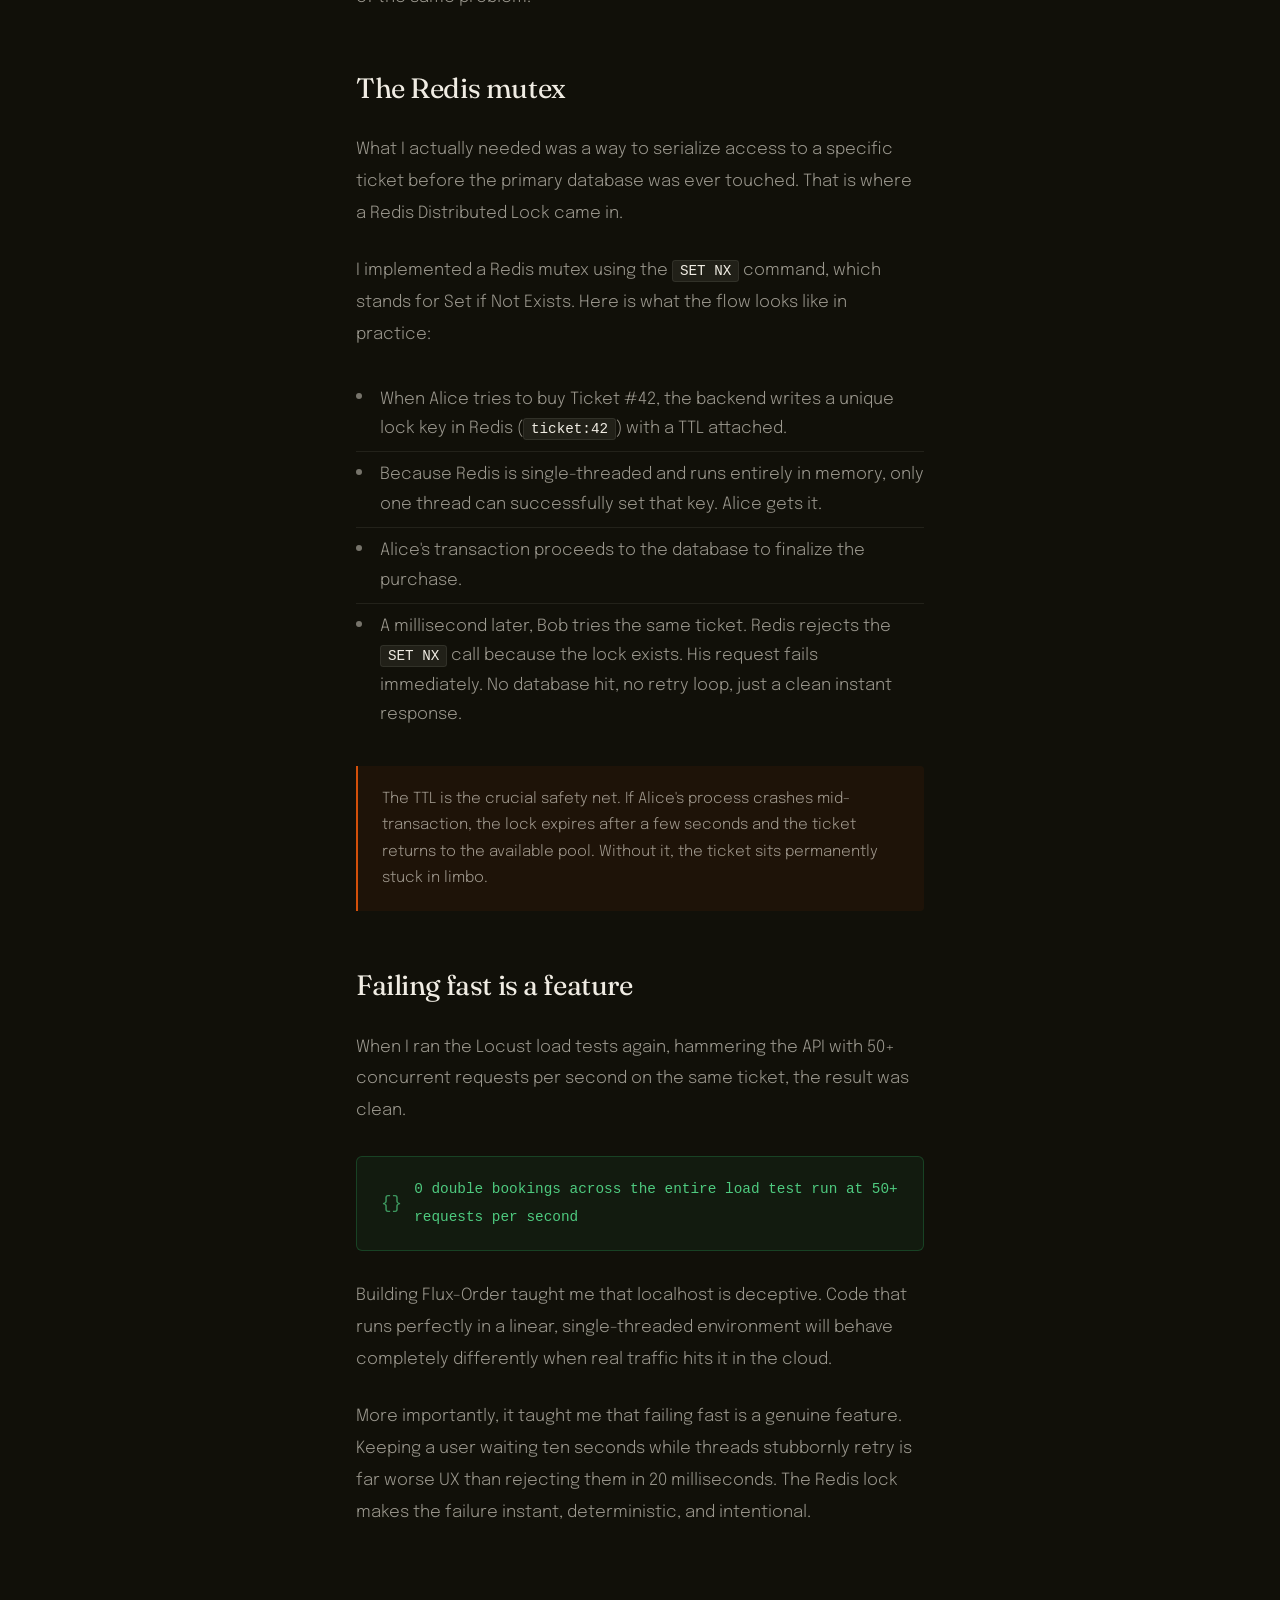
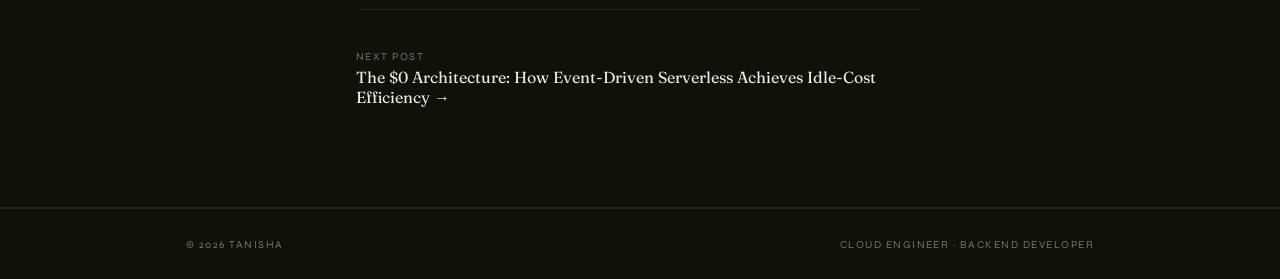
==== commit 1e89e9e0: "fix: correct case sensitivity for css and js flies" ====
--- a/redis-distributed-locks.html
+++ b/redis-distributed-locks.html
@@ -224,7 +224,7 @@
             <div class="post-byline">
                 <span>Tanisha</span>
                 <span class="sep">·</span>
-                <span>                </span>
+                <span>Jan 2026</span>
                 <span class="sep">·</span>
                 <span>5 min read</span>
             </div>
